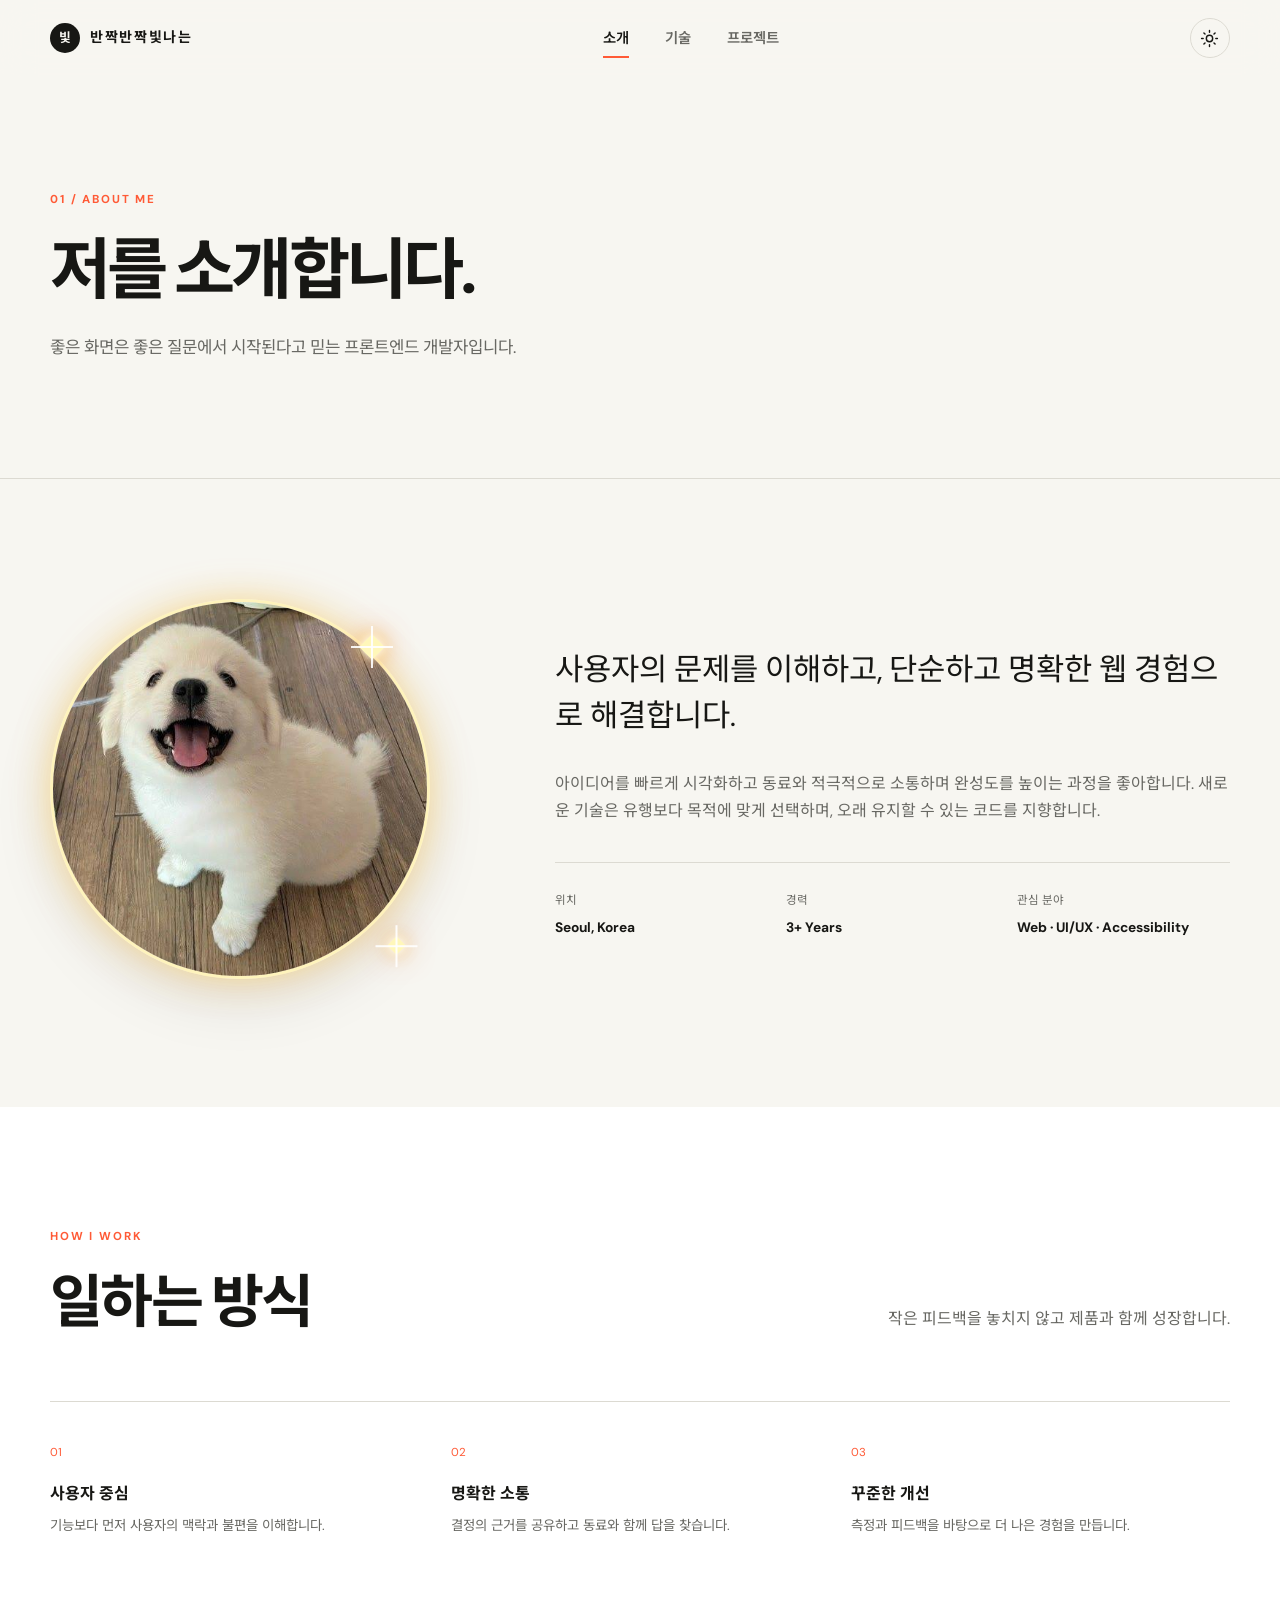
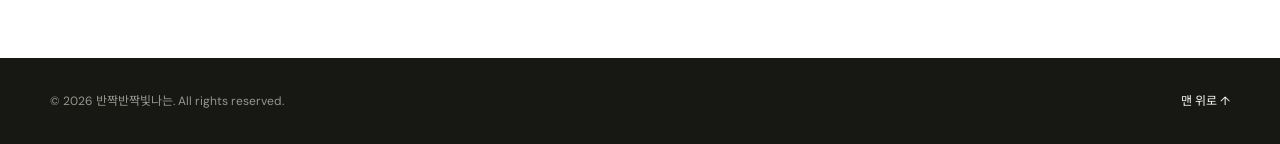
==== about.html @ af26e170 "Move static site to repository root" ====
<!doctype html>
<html lang="ko">
  <head>
    <meta charset="UTF-8" />
    <meta name="viewport" content="width=device-width, initial-scale=1.0" />
    <meta name="description" content="프론트엔드 개발자 반짝반짝빛나는의 소개와 일하는 방식을 확인하세요." />
    <title>소개 | 반짝반짝빛나는</title>
    <link rel="preconnect" href="https://fonts.googleapis.com" />
    <link rel="preconnect" href="https://fonts.gstatic.com" crossorigin />
    <link href="https://fonts.googleapis.com/css2?family=DM+Sans:wght@400;500;600;700&amp;family=Noto+Sans+KR:wght@400;500;600;700&amp;display=swap" rel="stylesheet" />
    <link rel="stylesheet" href="css/style.css" />
    <script src="js/main.js" defer></script>
  </head>
  <body>
    <a class="skip-link" href="#main-content">본문으로 바로가기</a>
    <header class="site-header" id="top">
      <div class="container header-inner">
        <a class="brand" href="index.html" aria-label="반짝반짝빛나는 프로필 홈"><span class="brand-mark" aria-hidden="true">빛</span><span>반짝반짝빛나는</span></a>
        <nav class="site-nav" id="site-nav" aria-label="주요 메뉴">
          <a class="active" aria-current="page" href="about.html">소개</a><a href="skills.html">기술</a><a href="projects.html">프로젝트</a>
        </nav>
        <div class="header-actions"><button class="icon-button theme-toggle" type="button" aria-label="다크 모드로 변경"><svg class="sun-icon" aria-hidden="true" viewBox="0 0 24 24"><circle cx="12" cy="12" r="4"></circle><path d="M12 2v2M12 20v2M4.93 4.93l1.42 1.42M17.66 17.66l1.41 1.41M2 12h2M20 12h2M4.93 19.07l1.42-1.42M17.66 6.34l1.41-1.41"></path></svg><svg class="moon-icon" aria-hidden="true" viewBox="0 0 24 24"><path d="M21 12.79A9 9 0 1 1 11.21 3 7 7 0 0 0 21 12.79Z"></path></svg></button><button class="icon-button menu-toggle" type="button" aria-label="메뉴 열기" aria-controls="site-nav" aria-expanded="false"><span></span><span></span><span></span></button></div>
      </div>
    </header>
    <main id="main-content">
      <section class="subpage-hero"><div class="container reveal"><p class="section-number">01 / ABOUT ME</p><h1>저를 소개합니다.</h1><p>좋은 화면은 좋은 질문에서 시작된다고 믿는 프론트엔드 개발자입니다.</p></div></section>
      <section class="section subpage-content" id="about"><div class="container split-layout">
        <div class="profile-photo-small reveal"><img src="assets/images/profile.jpg" alt="밝게 웃고 있는 흰색 강아지 프로필 사진" /><span class="diamond-sparkle sparkle-one" aria-hidden="true"></span><span class="diamond-sparkle sparkle-three" aria-hidden="true"></span></div>
        <div class="about-detail reveal"><p class="lead">사용자의 문제를 이해하고, 단순하고 명확한 웹 경험으로 해결합니다.</p><p>아이디어를 빠르게 시각화하고 동료와 적극적으로 소통하며 완성도를 높이는 과정을 좋아합니다. 새로운 기술은 유행보다 목적에 맞게 선택하며, 오래 유지할 수 있는 코드를 지향합니다.</p><dl class="profile-facts"><div><dt>위치</dt><dd>Seoul, Korea</dd></div><div><dt>경력</dt><dd>3+ Years</dd></div><div><dt>관심 분야</dt><dd>Web · UI/UX · Accessibility</dd></div></dl></div>
      </div></section>
      <section class="section philosophy-section"><div class="container"><div class="section-heading horizontal reveal"><div><p class="section-number">HOW I WORK</p><h2>일하는 방식</h2></div><p>작은 피드백을 놓치지 않고 제품과 함께 성장합니다.</p></div><div class="values-grid light-values"><article class="reveal"><span>01</span><h3>사용자 중심</h3><p>기능보다 먼저 사용자의 맥락과 불편을 이해합니다.</p></article><article class="reveal"><span>02</span><h3>명확한 소통</h3><p>결정의 근거를 공유하고 동료와 함께 답을 찾습니다.</p></article><article class="reveal"><span>03</span><h3>꾸준한 개선</h3><p>측정과 피드백을 바탕으로 더 나은 경험을 만듭니다.</p></article></div></div></section>
    </main>
    <footer class="site-footer"><div class="container footer-inner"><p>© <span id="current-year">2026</span> 반짝반짝빛나는. All rights reserved.</p><a href="#top">맨 위로 <span aria-hidden="true">↑</span></a></div></footer>
  </body>
</html>
---- css/style.css ----
:root {
  --primary: #ff5a36;
  --primary-dark: #dd3d1e;
  --ink: #171714;
  --muted: #686863;
  --paper: #f7f6f1;
  --surface: #fff;
  --line: #dcdad2;
  --soft: #eceae2;
  --header-bg: rgba(247, 246, 241, 0.88);
  --shadow: 0 22px 60px rgba(26, 25, 20, 0.1);
  --radius: 24px;
  --container: 1180px;
}

[data-theme="dark"] {
  --ink: #f3f1ea;
  --muted: #aaa8a0;
  --paper: #161613;
  --surface: #22221e;
  --line: #3a3933;
  --soft: #2a2924;
  --header-bg: rgba(22, 22, 19, 0.88);
  --shadow: 0 22px 60px rgba(0, 0, 0, 0.3);
}

* { box-sizing: border-box; }
html { scroll-behavior: smooth; scroll-padding-top: 88px; }
body { margin: 0; background: var(--paper); color: var(--ink); font-family: "DM Sans", "Noto Sans KR", sans-serif; line-height: 1.7; transition: background .25s, color .25s; }
body.nav-open { overflow: hidden; }
a { color: inherit; text-decoration: none; }
button, input, textarea { font: inherit; }
button { color: inherit; }
ul { list-style: none; margin: 0; padding: 0; }
.container { width: min(calc(100% - 40px), var(--container)); margin-inline: auto; }
.section { padding: 120px 0; }
.skip-link { position: fixed; top: -100px; left: 16px; z-index: 1000; background: var(--ink); color: var(--paper); padding: 10px 16px; }
.skip-link:focus { top: 12px; }
:focus-visible { outline: 3px solid var(--primary); outline-offset: 4px; }

.site-header { position: fixed; inset: 0 0 auto; z-index: 100; border-bottom: 1px solid transparent; background: var(--header-bg); backdrop-filter: blur(16px); }
.site-header.scrolled { border-color: var(--line); }
.header-inner { height: 76px; display: flex; align-items: center; justify-content: space-between; }
.brand { display: flex; align-items: center; gap: 10px; font-size: .88rem; font-weight: 700; letter-spacing: .12em; }
.brand-mark { display: grid; place-items: center; width: 30px; height: 30px; border-radius: 50%; background: var(--ink); color: var(--paper); font-size: .8rem; letter-spacing: 0; }
.site-nav { display: flex; align-items: center; gap: 36px; }
.site-nav a { position: relative; color: var(--muted); font-size: .9rem; font-weight: 600; }
.site-nav a::after { content: ""; position: absolute; left: 0; bottom: -8px; width: 0; height: 2px; background: var(--primary); transition: width .2s; }
.site-nav a:hover, .site-nav a.active { color: var(--ink); }
.site-nav a.active::after { width: 100%; }
.header-actions { display: flex; align-items: center; gap: 8px; }
.icon-button { display: grid; place-items: center; width: 40px; height: 40px; padding: 0; border: 1px solid var(--line); border-radius: 50%; background: transparent; cursor: pointer; }
.icon-button svg { width: 19px; fill: none; stroke: currentColor; stroke-width: 1.8; stroke-linecap: round; stroke-linejoin: round; }
.moon-icon, [data-theme="dark"] .sun-icon { display: none; }
[data-theme="dark"] .moon-icon { display: block; }
.menu-toggle { display: none; gap: 4px; }
.menu-toggle span { display: block; width: 17px; height: 1.5px; background: currentColor; transition: .2s; }

.hero { min-height: 100vh; padding-top: 170px; padding-bottom: 60px; display: flex; flex-direction: column; justify-content: center; overflow: hidden; }
.hero-grid { display: grid; grid-template-columns: 1.25fr .75fr; align-items: center; gap: 80px; }
.eyebrow { display: flex; align-items: center; gap: 10px; margin: 0 0 24px; color: var(--muted); font-size: .85rem; font-weight: 600; }
.eyebrow span { width: 8px; height: 8px; border-radius: 50%; background: #3ecf8e; box-shadow: 0 0 0 5px rgba(62,207,142,.15); }
h1, h2, h3, p { margin-top: 0; }
h1 { margin-bottom: 28px; font-size: clamp(2.6rem, 5.2vw, 5.2rem); line-height: 1.16; letter-spacing: -.055em; }
h1 em { color: var(--primary); font-style: normal; }
.hero-description { max-width: 600px; margin-bottom: 36px; color: var(--muted); font-size: 1.08rem; }
.button-group { display: flex; gap: 12px; flex-wrap: wrap; }
.button { min-height: 52px; display: inline-flex; align-items: center; justify-content: center; gap: 18px; padding: 0 24px; border: 1px solid var(--ink); border-radius: 100px; font-size: .92rem; font-weight: 700; cursor: pointer; transition: transform .2s, background .2s, color .2s; }
.button:hover { transform: translateY(-3px); }
.button-primary { border-color: var(--ink); background: var(--ink); color: var(--paper); }
.button-secondary { background: transparent; }

.profile-visual { position: relative; display: grid; place-items: center; min-height: 440px; isolation: isolate; }
.profile-visual::before { content: ""; position: absolute; z-index: -1; width: 330px; height: 330px; border-radius: 50%; background: radial-gradient(circle, rgba(255, 216, 92, .48) 0, rgba(255, 90, 54, .18) 42%, transparent 70%); filter: blur(16px); animation: aura-pulse 3.2s ease-in-out infinite; }
.profile-card { position: relative; z-index: 2; width: min(310px, 80vw); aspect-ratio: .82; overflow: hidden; border: 3px solid rgba(255, 244, 183, .88); border-radius: 160px 160px 28px 28px; background: linear-gradient(145deg, #ff7658, var(--primary-dark)); box-shadow: 0 0 18px rgba(255, 226, 118, .7), 0 0 48px rgba(255, 90, 54, .34), var(--shadow); animation: portrait-glow 3.2s ease-in-out infinite; }
.profile-card::after { content: ""; position: absolute; inset: 0; background: linear-gradient(180deg, transparent 58%, rgba(17, 14, 11, .62)); pointer-events: none; }
.profile-card img { width: 100%; height: 100%; display: block; object-fit: cover; object-position: center; }
.profile-label { position: absolute; z-index: 1; left: 28px; bottom: 25px; color: #fff; font-size: .72rem; font-weight: 700; line-height: 1.25; letter-spacing: .18em; }
.profile-orbit { position: absolute; border: 1px solid var(--line); border-radius: 50%; }
.orbit-one { width: 430px; height: 430px; }
.orbit-two { width: 520px; height: 230px; transform: rotate(-28deg); }
.floating-badge { position: absolute; z-index: 3; display: grid; place-items: center; width: 58px; height: 58px; border-radius: 18px; background: var(--surface); box-shadow: var(--shadow); color: var(--primary); font-weight: 700; }
.badge-code { top: 18%; left: 1%; transform: rotate(-8deg); }
.badge-star { right: 0; bottom: 20%; transform: rotate(8deg); font-size: 1.5rem; animation: star-twinkle 1.8s ease-in-out infinite; }
.diamond-sparkle { position: absolute; z-index: 4; width: 18px; height: 18px; background: #fff7ba; transform: rotate(45deg); box-shadow: 0 0 8px #fff, 0 0 18px #ffd75d, 0 0 30px rgba(255, 90, 54, .7); animation: diamond-twinkle 2s ease-in-out infinite; }
.diamond-sparkle::before, .diamond-sparkle::after { content: ""; position: absolute; inset: 50% auto auto 50%; background: rgba(255,255,255,.9); transform: translate(-50%, -50%) rotate(-45deg); }
.diamond-sparkle::before { width: 2px; height: 42px; }
.diamond-sparkle::after { width: 42px; height: 2px; }
.sparkle-one { top: 10%; right: 13%; }
.sparkle-two { top: 35%; left: 4%; width: 11px; height: 11px; animation-delay: -.65s; }
.sparkle-three { right: 7%; bottom: 9%; width: 13px; height: 13px; animation-delay: -1.2s; }
.sparkle-four { left: 19%; bottom: 5%; width: 8px; height: 8px; animation-delay: -.35s; }
@keyframes aura-pulse { 50% { opacity: .65; transform: scale(1.12); } }
@keyframes portrait-glow { 50% { box-shadow: 0 0 28px rgba(255, 244, 183, .95), 0 0 70px rgba(255, 90, 54, .5), var(--shadow); } }
@keyframes diamond-twinkle { 0%, 100% { opacity: .35; transform: rotate(45deg) scale(.55); } 50% { opacity: 1; transform: rotate(45deg) scale(1); } }
@keyframes star-twinkle { 0%, 100% { transform: rotate(8deg) scale(.9); box-shadow: var(--shadow); } 50% { transform: rotate(8deg) scale(1.08); box-shadow: 0 0 24px rgba(255, 215, 93, .8), var(--shadow); } }
.hero-meta { display: flex; gap: 72px; margin-top: 80px; padding-top: 25px; border-top: 1px solid var(--line); }
.hero-meta p { margin-bottom: 0; font-size: .88rem; font-weight: 600; }
.hero-meta span { display: block; margin-bottom: 2px; color: var(--muted); font-size: .7rem; font-weight: 600; letter-spacing: .1em; text-transform: uppercase; }

.about-section { background: var(--ink); color: var(--paper); }
.split-layout { display: grid; grid-template-columns: .8fr 1.2fr; gap: 100px; }
.section-number { margin-bottom: 22px; color: var(--primary); font-size: .72rem; font-weight: 700; letter-spacing: .16em; }
.section-heading h2 { margin-bottom: 0; font-size: clamp(2.2rem, 4.5vw, 4.2rem); line-height: 1.18; letter-spacing: -.045em; }
.about-content { padding-top: 44px; }
.about-content > p { color: #aaa9a3; }
.about-content .lead { color: var(--paper); font-size: clamp(1.25rem, 2.2vw, 1.75rem); line-height: 1.55; }
.values-grid { display: grid; grid-template-columns: repeat(3, 1fr); gap: 22px; margin-top: 55px; padding-top: 35px; border-top: 1px solid #3a3935; }
.values-grid span { color: var(--primary); font-size: .72rem; }
.values-grid h3 { margin: 16px 0 8px; font-size: 1rem; }
.values-grid p { margin-bottom: 0; color: #8d8c87; font-size: .84rem; }

.section-heading.horizontal { display: flex; justify-content: space-between; align-items: end; gap: 40px; margin-bottom: 64px; }
.section-heading.horizontal > p { max-width: 380px; margin-bottom: 5px; color: var(--muted); }
.skills-grid { display: grid; grid-template-columns: repeat(3, 1fr); gap: 18px; }
.skill-card { position: relative; min-height: 390px; padding: 38px; border: 1px solid var(--line); border-radius: var(--radius); background: var(--surface); transition: transform .25s, box-shadow .25s; }
.skill-card:hover { transform: translateY(-8px); box-shadow: var(--shadow); }
.skill-icon { display: grid; place-items: center; width: 55px; height: 55px; margin-bottom: 58px; border-radius: 50%; background: var(--soft); color: var(--primary); font-size: 1.5rem; }
.skill-index { position: absolute; top: 42px; right: 38px; color: var(--muted); font-size: .72rem; }
.skill-card h3 { margin-bottom: 10px; font-size: 1.5rem; }
.skill-card > p:not(.skill-index) { color: var(--muted); font-size: .9rem; }
.skill-card ul { display: flex; flex-wrap: wrap; gap: 8px; margin-top: 30px; }
.skill-card li, .tags li { padding: 5px 11px; border: 1px solid var(--line); border-radius: 100px; font-size: .72rem; }

.projects-section { background: var(--surface); }
.project-list { display: grid; gap: 100px; }
.project-card { display: grid; grid-template-columns: 1.25fr .75fr; align-items: center; gap: 70px; }
.project-card.reverse { grid-template-columns: .75fr 1.25fr; }
.project-card.reverse .project-art { order: 2; }
.project-art { min-height: 430px; display: grid; place-items: center; overflow: hidden; border-radius: var(--radius); }
.art-commerce { background: #e4ddd0; }
.art-dashboard { background: #d6e5df; }
.mock-window { width: 76%; height: 72%; padding: 14px; border-radius: 12px; background: #fbfaf5; box-shadow: 0 24px 40px rgba(60,49,34,.18); transform: rotate(-4deg); }
.mock-window > span { display: inline-block; width: 7px; height: 7px; margin-right: 4px; border-radius: 50%; background: #d1ccc2; }
.mock-product { height: 79%; margin-top: 12px; border-radius: 6px; background: linear-gradient(90deg, #25251f 0 33%, #f0ad75 33% 67%, #ebe7df 67%); }
.dashboard-window { width: 78%; height: 66%; display: grid; grid-template-columns: 23% 77%; overflow: hidden; border-radius: 12px; background: #fff; box-shadow: 0 24px 40px rgba(37,72,58,.18); transform: rotate(3deg); }
.dash-side { background: #253c36; }
.dash-main { padding: 22px; }
.dash-main span { display: block; width: 45%; height: 10px; border-radius: 4px; background: #dce5e1; }
.dash-chart { height: 48%; margin-top: 22px; border-radius: 7px; background: linear-gradient(145deg, #e8f2ee, #80bba5); clip-path: polygon(0 70%,20% 40%,40% 65%,62% 20%,80% 42%,100% 5%,100% 100%,0 100%); }
.dash-row { height: 18%; margin-top: 18px; border-radius: 7px; background: #edf0ef; }
.project-number { color: var(--primary); font-size: .72rem; font-weight: 700; letter-spacing: .12em; }
.project-info h3 { margin-bottom: 18px; font-size: clamp(2rem, 3.2vw, 3.2rem); letter-spacing: -.045em; }
.project-info > p:not(.project-number) { color: var(--muted); }
.tags { display: flex; flex-wrap: wrap; gap: 8px; margin: 28px 0 35px; }
.project-links { display: flex; gap: 24px; font-size: .84rem; font-weight: 700; }
.project-links a { padding-bottom: 5px; border-bottom: 1px solid var(--ink); }
.project-note { margin: 65px 0 0; color: var(--muted); font-size: .75rem; text-align: center; }

.contact-section { background: var(--primary); color: #1c1715; }
.contact-grid { display: grid; grid-template-columns: .9fr 1.1fr; gap: 100px; }
.contact-section .section-number { color: #1c1715; opacity: .65; }
.contact-copy h2 { margin-bottom: 26px; font-size: clamp(2.5rem, 5vw, 4.8rem); line-height: 1.15; letter-spacing: -.055em; }
.contact-copy > p:not(.section-number) { max-width: 460px; }
.email-link { display: inline-flex; gap: 20px; margin-top: 30px; padding-bottom: 6px; border-bottom: 2px solid #1c1715; font-weight: 700; }
.social-links { display: flex; gap: 24px; margin-top: 45px; font-size: .82rem; font-weight: 700; }
.contact-form { padding: 42px; border-radius: var(--radius); background: #fffaf5; box-shadow: var(--shadow); }
.field-row { display: grid; grid-template-columns: 1fr 1fr; gap: 18px; }
.form-field { margin-bottom: 24px; }
.form-field label { display: block; margin-bottom: 7px; font-size: .78rem; font-weight: 700; }
.form-field input, .form-field textarea { width: 100%; border: 0; border-bottom: 1px solid #c8c2ba; border-radius: 0; background: transparent; color: #1c1715; outline: 0; }
.form-field input { height: 47px; }
.form-field textarea { padding-top: 12px; resize: vertical; }
.form-field input:focus, .form-field textarea:focus { border-color: var(--primary); box-shadow: 0 1px var(--primary); }
.form-field.invalid input, .form-field.invalid textarea { border-color: #c32222; }
.error-message { display: block; min-height: 18px; padding-top: 3px; color: #b21e1e; font-size: .68rem; }
.submit-button { width: 100%; border-color: #1c1715; background: #1c1715; color: #fff; }
.form-status { margin: 15px 0 0; font-size: .8rem; text-align: center; }

.site-footer { background: var(--ink); color: var(--paper); }
.footer-inner { min-height: 86px; display: flex; align-items: center; justify-content: space-between; gap: 20px; }
.footer-inner p, .footer-inner a { margin: 0; color: #96958f; font-size: .75rem; }
.footer-inner a { color: var(--paper); }

.reveal { opacity: 0; transform: translateY(28px); transition: opacity .65s ease, transform .65s ease; }
.reveal.visible { opacity: 1; transform: none; }

.subpage-hero { padding: 190px 0 100px; border-bottom: 1px solid var(--line); }
.subpage-hero h1 { margin-bottom: 24px; }
.subpage-hero > .container > p:last-child { max-width: 590px; color: var(--muted); font-size: 1.05rem; }
.subpage-content .split-layout { grid-template-columns: .75fr 1.25fr; align-items: center; }
.profile-photo-small { position: relative; width: min(380px, 100%); aspect-ratio: 1; }
.profile-photo-small::before { content: ""; position: absolute; inset: 8%; border-radius: 50%; background: rgba(255, 90, 54, .25); filter: blur(30px); }
.profile-photo-small img { position: relative; width: 100%; height: 100%; object-fit: cover; border: 3px solid rgba(255, 244, 183, .88); border-radius: 50%; box-shadow: 0 0 35px rgba(255, 214, 87, .5), var(--shadow); }
.about-detail .lead { font-size: clamp(1.35rem, 2.4vw, 2rem); line-height: 1.5; color: var(--ink); }
.about-detail > p:not(.lead) { color: var(--muted); }
.profile-facts { display: grid; grid-template-columns: repeat(3, 1fr); gap: 18px; margin: 38px 0 0; padding-top: 28px; border-top: 1px solid var(--line); }
.profile-facts dt { color: var(--muted); font-size: .72rem; }
.profile-facts dd { margin: 5px 0 0; font-size: .86rem; font-weight: 700; }
.philosophy-section, .workflow-section { background: var(--surface); }
.light-values { border-color: var(--line); }
.light-values h3 { color: var(--ink); }
.light-values p { color: var(--muted); }
.detailed-skills .skill-card { min-height: 430px; }
.detailed-skills .skill-card h2 { margin-bottom: 12px; font-size: 1.5rem; }
.workflow-list { display: grid; grid-template-columns: repeat(4, 1fr); padding: 0; list-style: none; border-top: 1px solid var(--line); }
.workflow-list li { padding: 32px 28px; border-right: 1px solid var(--line); }
.workflow-list li:last-child { border-right: 0; }
.workflow-list span { color: var(--primary); font-size: .72rem; font-weight: 700; }
.workflow-list h3 { margin: 50px 0 8px; }
.workflow-list p { margin-bottom: 0; color: var(--muted); font-size: .85rem; }
.projects-section .project-info h2 { margin-bottom: 18px; font-size: clamp(2rem, 3.2vw, 3.2rem); letter-spacing: -.045em; }

@media (max-width: 900px) {
  .section { padding: 90px 0; }
  .menu-toggle { display: grid; }
  .site-nav { position: fixed; inset: 76px 0 auto; height: calc(100vh - 76px); display: flex; flex-direction: column; align-items: flex-start; gap: 4px; padding: 42px 20px; background: var(--paper); transform: translateX(100%); transition: transform .25s; }
  .site-nav.open { transform: none; }
  .site-nav a { width: 100%; padding: 14px 0; border-bottom: 1px solid var(--line); font-size: 1.4rem; }
  .site-nav a::after { display: none; }
  .menu-toggle[aria-expanded="true"] span:nth-child(1) { transform: translateY(5.5px) rotate(45deg); }
  .menu-toggle[aria-expanded="true"] span:nth-child(2) { opacity: 0; }
  .menu-toggle[aria-expanded="true"] span:nth-child(3) { transform: translateY(-5.5px) rotate(-45deg); }
  .hero-grid, .split-layout, .contact-grid { grid-template-columns: 1fr; gap: 60px; }
  .subpage-content .split-layout { grid-template-columns: 1fr; }
  .hero { padding-top: 130px; }
  .hero-copy { text-align: center; }
  .eyebrow, .button-group { justify-content: center; }
  .hero-description { margin-inline: auto; }
  .profile-visual { min-height: 390px; }
  .hero-meta { justify-content: center; }
  .split-layout { gap: 30px; }
  .about-content { padding-top: 0; }
  .skills-grid { grid-template-columns: 1fr 1fr; }
  .project-card, .project-card.reverse { grid-template-columns: 1fr; gap: 35px; }
  .project-card.reverse .project-art { order: 0; }
  .project-info { max-width: 620px; }
  .contact-grid { gap: 55px; }
  .workflow-list { grid-template-columns: 1fr 1fr; }
  .workflow-list li:nth-child(2) { border-right: 0; }
}

@media (max-width: 640px) {
  .container { width: min(calc(100% - 32px), var(--container)); }
  .section { padding: 75px 0; }
  .hero { padding-top: 115px; }
  h1 { font-size: clamp(2.35rem, 11vw, 3.4rem); }
  .hero-meta { display: grid; grid-template-columns: 1fr 1fr; gap: 22px; }
  .profile-visual { min-height: 340px; }
  .profile-card { width: 240px; }
  .orbit-one { width: 310px; height: 310px; }
  .orbit-two { width: 340px; }
  .floating-badge { width: 48px; height: 48px; border-radius: 14px; }
  .values-grid, .skills-grid { grid-template-columns: 1fr; }
  .section-heading.horizontal { display: block; margin-bottom: 42px; }
  .section-heading.horizontal > p { margin-top: 20px; }
  .skill-card { min-height: auto; }
  .project-art { min-height: 300px; }
  .project-list { gap: 75px; }
  .field-row { grid-template-columns: 1fr; gap: 0; }
  .subpage-hero { padding: 140px 0 70px; }
  .profile-facts { grid-template-columns: 1fr; }
  .workflow-list { grid-template-columns: 1fr; }
  .workflow-list li { border-right: 0; border-bottom: 1px solid var(--line); }
  .contact-form { padding: 28px 22px; }
  .footer-inner { flex-direction: column; justify-content: center; }
}

@media (prefers-reduced-motion: reduce) {
  html { scroll-behavior: auto; }
  *, *::before, *::after { scroll-behavior: auto !important; transition-duration: .01ms !important; animation-duration: .01ms !important; animation-iteration-count: 1 !important; }
  .reveal { opacity: 1; transform: none; }
}
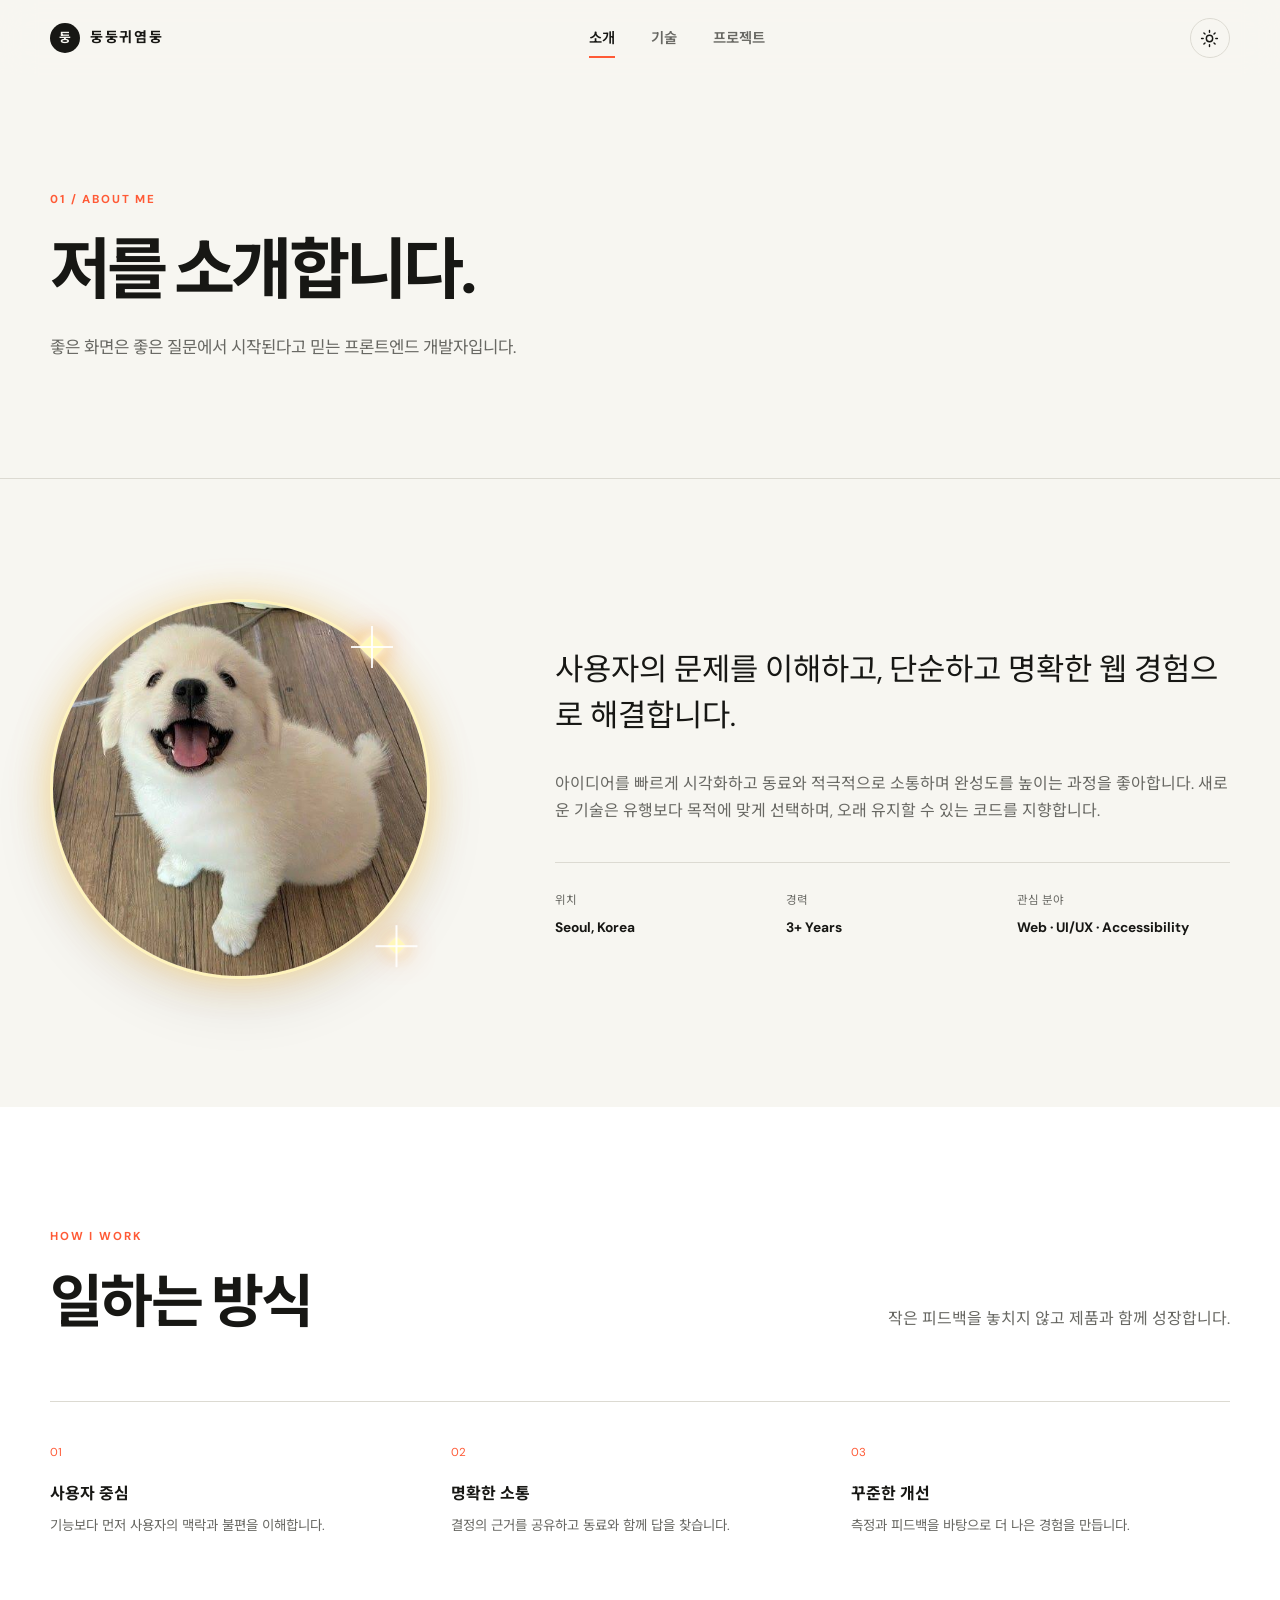
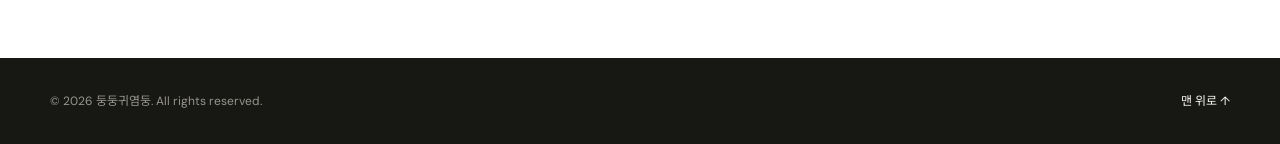
==== commit 67fae868: "Update profile name" ====
--- a/about.html
+++ b/about.html
@@ -3,8 +3,8 @@
   <head>
     <meta charset="UTF-8" />
     <meta name="viewport" content="width=device-width, initial-scale=1.0" />
-    <meta name="description" content="프론트엔드 개발자 반짝반짝빛나는의 소개와 일하는 방식을 확인하세요." />
-    <title>소개 | 반짝반짝빛나는</title>
+    <meta name="description" content="프론트엔드 개발자 둥둥귀염둥의 소개와 일하는 방식을 확인하세요." />
+    <title>소개 | 둥둥귀염둥</title>
     <link rel="preconnect" href="https://fonts.googleapis.com" />
     <link rel="preconnect" href="https://fonts.gstatic.com" crossorigin />
     <link href="https://fonts.googleapis.com/css2?family=DM+Sans:wght@400;500;600;700&amp;family=Noto+Sans+KR:wght@400;500;600;700&amp;display=swap" rel="stylesheet" />
@@ -15,7 +15,7 @@
     <a class="skip-link" href="#main-content">본문으로 바로가기</a>
     <header class="site-header" id="top">
       <div class="container header-inner">
-        <a class="brand" href="index.html" aria-label="반짝반짝빛나는 프로필 홈"><span class="brand-mark" aria-hidden="true">빛</span><span>반짝반짝빛나는</span></a>
+        <a class="brand" href="index.html" aria-label="둥둥귀염둥 프로필 홈"><span class="brand-mark" aria-hidden="true">둥</span><span>둥둥귀염둥</span></a>
         <nav class="site-nav" id="site-nav" aria-label="주요 메뉴">
           <a class="active" aria-current="page" href="about.html">소개</a><a href="skills.html">기술</a><a href="projects.html">프로젝트</a>
         </nav>
@@ -30,6 +30,6 @@
       </div></section>
       <section class="section philosophy-section"><div class="container"><div class="section-heading horizontal reveal"><div><p class="section-number">HOW I WORK</p><h2>일하는 방식</h2></div><p>작은 피드백을 놓치지 않고 제품과 함께 성장합니다.</p></div><div class="values-grid light-values"><article class="reveal"><span>01</span><h3>사용자 중심</h3><p>기능보다 먼저 사용자의 맥락과 불편을 이해합니다.</p></article><article class="reveal"><span>02</span><h3>명확한 소통</h3><p>결정의 근거를 공유하고 동료와 함께 답을 찾습니다.</p></article><article class="reveal"><span>03</span><h3>꾸준한 개선</h3><p>측정과 피드백을 바탕으로 더 나은 경험을 만듭니다.</p></article></div></div></section>
     </main>
-    <footer class="site-footer"><div class="container footer-inner"><p>© <span id="current-year">2026</span> 반짝반짝빛나는. All rights reserved.</p><a href="#top">맨 위로 <span aria-hidden="true">↑</span></a></div></footer>
+    <footer class="site-footer"><div class="container footer-inner"><p>© <span id="current-year">2026</span> 둥둥귀염둥. All rights reserved.</p><a href="#top">맨 위로 <span aria-hidden="true">↑</span></a></div></footer>
   </body>
 </html>
